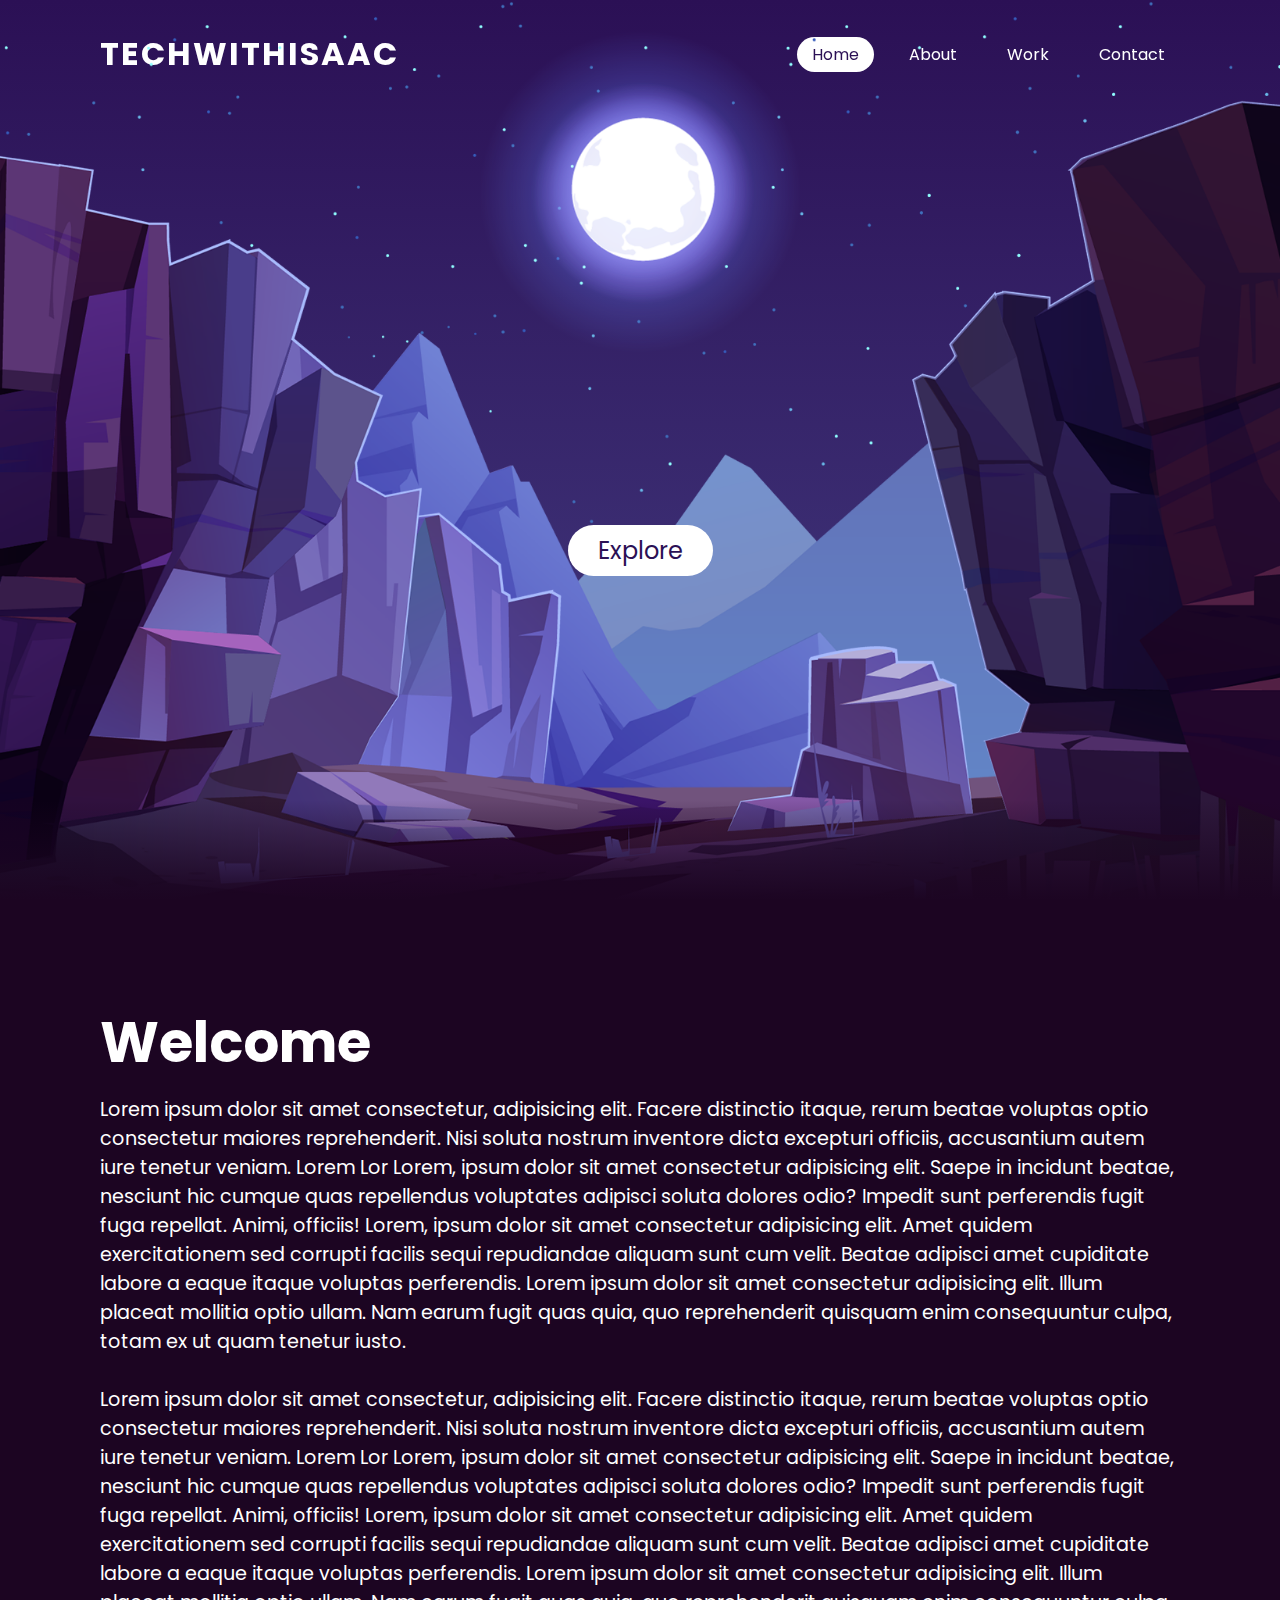
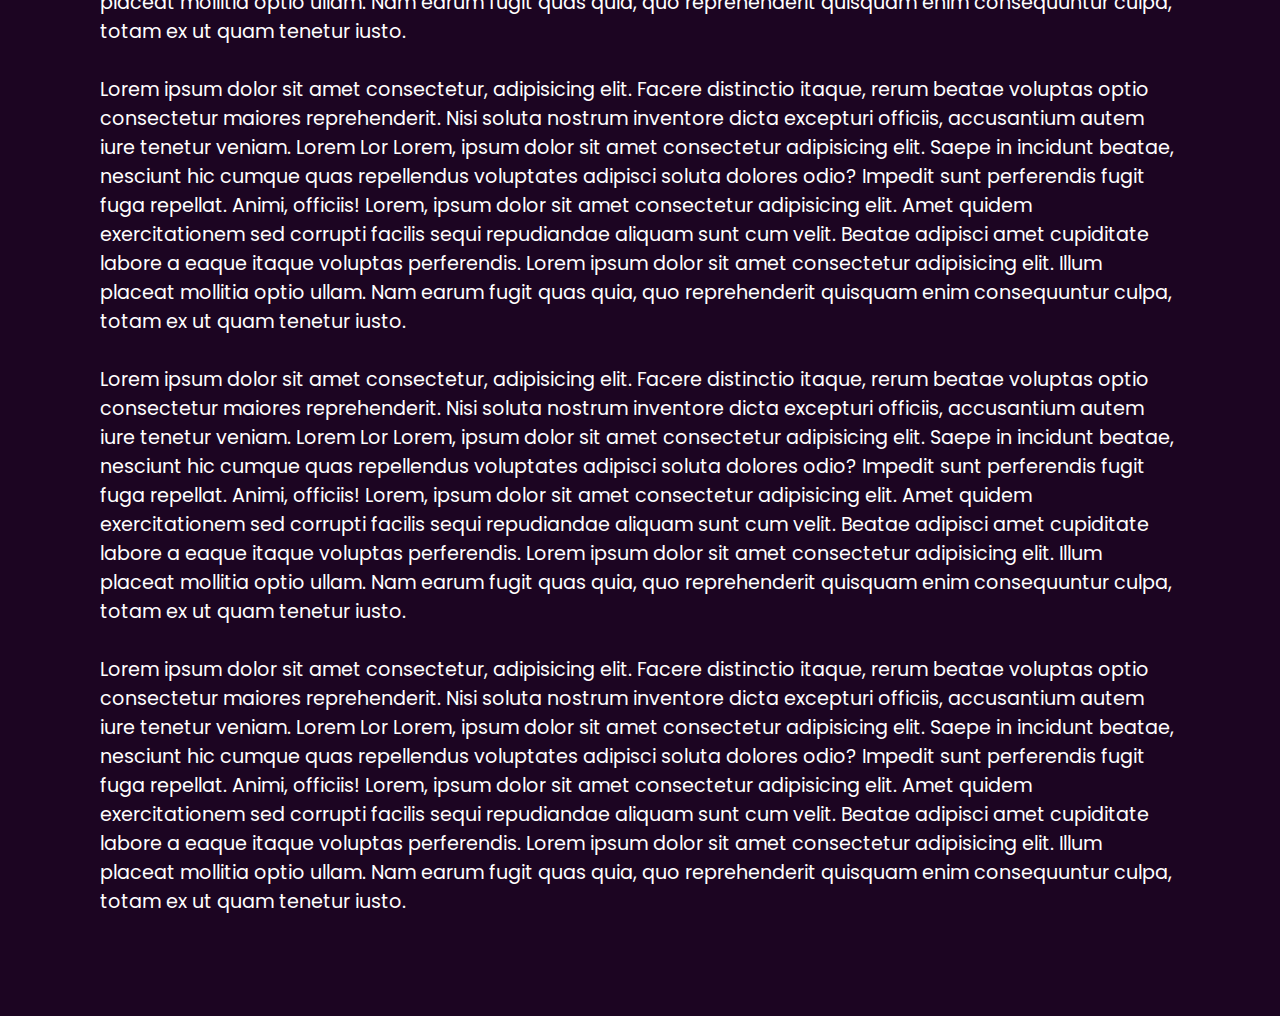
==== src/index.html @ 659cd0ed "Added homepage" ====
<!DOCTYPE html>
<html lang="en">
<head>
    <meta charset="UTF-8">
    <meta http-equiv="X-UA-Compatible" content="IE=edge">
    <meta name="viewport" content="width=device-width, initial-scale=1.0">
    <title>TechWithIsaac</title>
    <link rel="stylesheet" type="text/css" href="style.css">
</head>
<body>
    <header>
    <a href="#" class="logo">TechWithIsaac</a>
        <ul>
            <li><a href="index.html" class="active">Home</a></li>
            <li><a href="about.html">About</a></li>
            <li><a href="work.html">Work</a></li>
            <li><a href="contact.html">Contact</a></li>
        </ul>
    </header>
    <section>
        <img src="assets/stars.png" id="stars">
        <img src="assets/moon.png" id="moon">
        <img src="assets/mountains_behind.png" id="mountains_behind">
        <img src="assets/mountains_front.png" id="mountains_front">
        <h2 id="text">Welcome</h2>
        <a href="#sec" id="btn" class="child">Explore</a>
    </section>
    <div class="sec" id="sec">
        <h2>Welcome</h2>
        <p>Lorem ipsum dolor sit amet consectetur, adipisicing elit. Facere distinctio itaque, rerum beatae voluptas optio consectetur maiores reprehenderit. Nisi soluta nostrum inventore dicta excepturi officiis, accusantium autem iure tenetur veniam. Lorem Lor
        Lorem, ipsum dolor sit amet consectetur adipisicing elit. Saepe in incidunt beatae, nesciunt hic cumque quas repellendus voluptates adipisci soluta dolores odio? Impedit sunt perferendis fugit fuga repellat. Animi, officiis!
        Lorem, ipsum dolor sit amet consectetur adipisicing elit. Amet quidem exercitationem sed corrupti facilis sequi repudiandae aliquam sunt cum velit. Beatae adipisci amet cupiditate labore a eaque itaque voluptas perferendis.
        Lorem ipsum dolor sit amet consectetur adipisicing elit. Illum placeat mollitia optio ullam. Nam earum fugit quas quia, quo reprehenderit quisquam enim consequuntur culpa, totam ex ut quam tenetur iusto.
        <br><br>Lorem ipsum dolor sit amet consectetur, adipisicing elit. Facere distinctio itaque, rerum beatae voluptas optio consectetur maiores reprehenderit. Nisi soluta nostrum inventore dicta excepturi officiis, accusantium autem iure tenetur veniam. Lorem Lor
        Lorem, ipsum dolor sit amet consectetur adipisicing elit. Saepe in incidunt beatae, nesciunt hic cumque quas repellendus voluptates adipisci soluta dolores odio? Impedit sunt perferendis fugit fuga repellat. Animi, officiis!
        Lorem, ipsum dolor sit amet consectetur adipisicing elit. Amet quidem exercitationem sed corrupti facilis sequi repudiandae aliquam sunt cum velit. Beatae adipisci amet cupiditate labore a eaque itaque voluptas perferendis.
        Lorem ipsum dolor sit amet consectetur adipisicing elit. Illum placeat mollitia optio ullam. Nam earum fugit quas quia, quo reprehenderit quisquam enim consequuntur culpa, totam ex ut quam tenetur iusto.<br><br>Lorem ipsum dolor sit amet consectetur, adipisicing elit. Facere distinctio itaque, rerum beatae voluptas optio consectetur maiores reprehenderit. Nisi soluta nostrum inventore dicta excepturi officiis, accusantium autem iure tenetur veniam. Lorem Lor
        Lorem, ipsum dolor sit amet consectetur adipisicing elit. Saepe in incidunt beatae, nesciunt hic cumque quas repellendus voluptates adipisci soluta dolores odio? Impedit sunt perferendis fugit fuga repellat. Animi, officiis!
        Lorem, ipsum dolor sit amet consectetur adipisicing elit. Amet quidem exercitationem sed corrupti facilis sequi repudiandae aliquam sunt cum velit. Beatae adipisci amet cupiditate labore a eaque itaque voluptas perferendis.
        Lorem ipsum dolor sit amet consectetur adipisicing elit. Illum placeat mollitia optio ullam. Nam earum fugit quas quia, quo reprehenderit quisquam enim consequuntur culpa, totam ex ut quam tenetur iusto.<br><br>Lorem ipsum dolor sit amet consectetur, adipisicing elit. Facere distinctio itaque, rerum beatae voluptas optio consectetur maiores reprehenderit. Nisi soluta nostrum inventore dicta excepturi officiis, accusantium autem iure tenetur veniam. Lorem Lor
        Lorem, ipsum dolor sit amet consectetur adipisicing elit. Saepe in incidunt beatae, nesciunt hic cumque quas repellendus voluptates adipisci soluta dolores odio? Impedit sunt perferendis fugit fuga repellat. Animi, officiis!
        Lorem, ipsum dolor sit amet consectetur adipisicing elit. Amet quidem exercitationem sed corrupti facilis sequi repudiandae aliquam sunt cum velit. Beatae adipisci amet cupiditate labore a eaque itaque voluptas perferendis.
        Lorem ipsum dolor sit amet consectetur adipisicing elit. Illum placeat mollitia optio ullam. Nam earum fugit quas quia, quo reprehenderit quisquam enim consequuntur culpa, totam ex ut quam tenetur iusto.<br><br>Lorem ipsum dolor sit amet consectetur, adipisicing elit. Facere distinctio itaque, rerum beatae voluptas optio consectetur maiores reprehenderit. Nisi soluta nostrum inventore dicta excepturi officiis, accusantium autem iure tenetur veniam. Lorem Lor
        Lorem, ipsum dolor sit amet consectetur adipisicing elit. Saepe in incidunt beatae, nesciunt hic cumque quas repellendus voluptates adipisci soluta dolores odio? Impedit sunt perferendis fugit fuga repellat. Animi, officiis!
        Lorem, ipsum dolor sit amet consectetur adipisicing elit. Amet quidem exercitationem sed corrupti facilis sequi repudiandae aliquam sunt cum velit. Beatae adipisci amet cupiditate labore a eaque itaque voluptas perferendis.
        Lorem ipsum dolor sit amet consectetur adipisicing elit. Illum placeat mollitia optio ullam. Nam earum fugit quas quia, quo reprehenderit quisquam enim consequuntur culpa, totam ex ut quam tenetur iusto.</p>
    </div>

    <script src="main.js"></script>
</body>
</html>
---- src/style.css ----
@import url('https://fonts.googleapis.com/css?family=Poppins:300,400,500,600,700,800,900&display=swap');
*

{
    margin: 0;
    padding: 0;
    box-sizing: border-box;
    font-family: 'Poppins', sans-serif;
    scroll-behavior: smooth;
}
body
{
    min-height: 100vh;
    overflow-x: hidden;
    background: linear-gradient(#2b1055,#7597de)
}
header
{
    position: absolute;
    top: 0;
    left: 0;
    width: 100%;
    padding: 30px 100px;
    display: flex;
    justify-content: space-between;
    align-items: center;
}
header .logo
{
    color:#fff;
    font-weight: 700;
    text-decoration: none;
    font-size: 2em;
    text-transform: uppercase;
    letter-spacing: 2px;
}
header ul
{
    display: flex;
    justify-content: center;
    align-items: center;
}
header ul li
{
    list-style: none;
    margin-left: 20px;
}
header ul li a
{
    text-decoration: none;
    padding: 6px 15px;
    color: #fff;
    border-radius: 20px;
}
header ul li a:hover ,
header ul li a.active
{
    background: #fff;
    color: #2b1055;
}
section
{
    position: relative;
    width: 100%;
    height: 100vh;
    padding: 100px;
    display: flex;
    justify-content: center;
    align-items: center;
    overflow: hidden;
    pointer-events: none;
}
.child
{
    pointer-events: auto;
}
section::before
{
    content: '';
    position: absolute;
    bottom: 0;
    width: 100%;
    height: 100px;
    background: linear-gradient(to top, #1c0522, transparent);
    z-index: 1000;
}
section img
{
    position: absolute;
    top: 0;
    left: 0;
    width: 100%;
    height: 100%;
    object-fit: cover;
    pointer-events: none;
}
section img#moon
{
    mix-blend-mode: screen;
}
section img#mountains_front
{
    z-index: 10;
}
#text
{
    position: absolute;
    right: -350px;
    color: #fff;
    white-space: nowrap;
    font-size: 7.5vw;
    z-index: 9;
}
#btn
{
    text-decoration: none;
    display: inline-block;
    padding: 8px 30px;
    border-radius: 40px;
    background: #fff;
    color: #2b1055;
    font-size: 1.5em;
    z-index: 9;
    transform: translateY(100px);
}
.sec
{
    position: relative;
    padding: 100px;
    background: #1c0522 ;
}
.sec h2
{
    font-size: 3.5em;
    margin-bottom: 10px;
    color: #fff;
}
.sec p
{
    font-size: 1.2em;
    color: #fff;
}
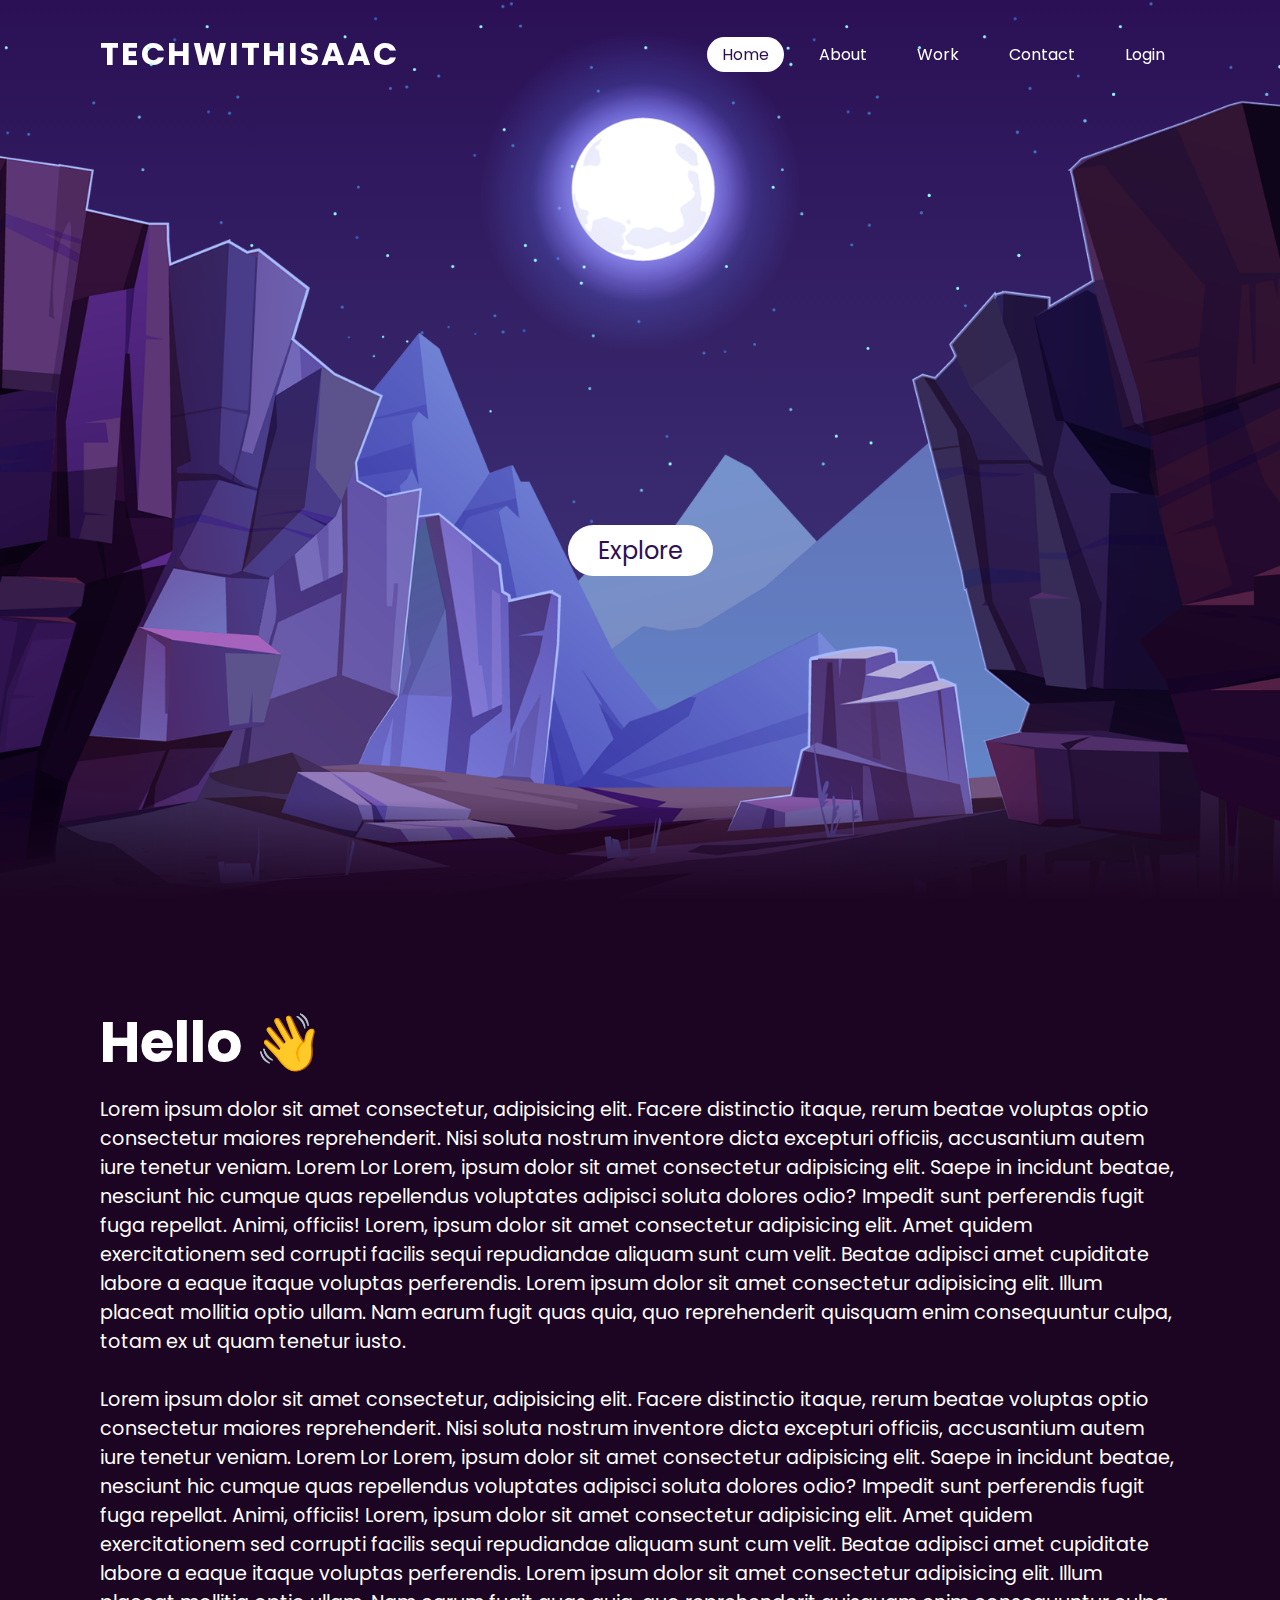
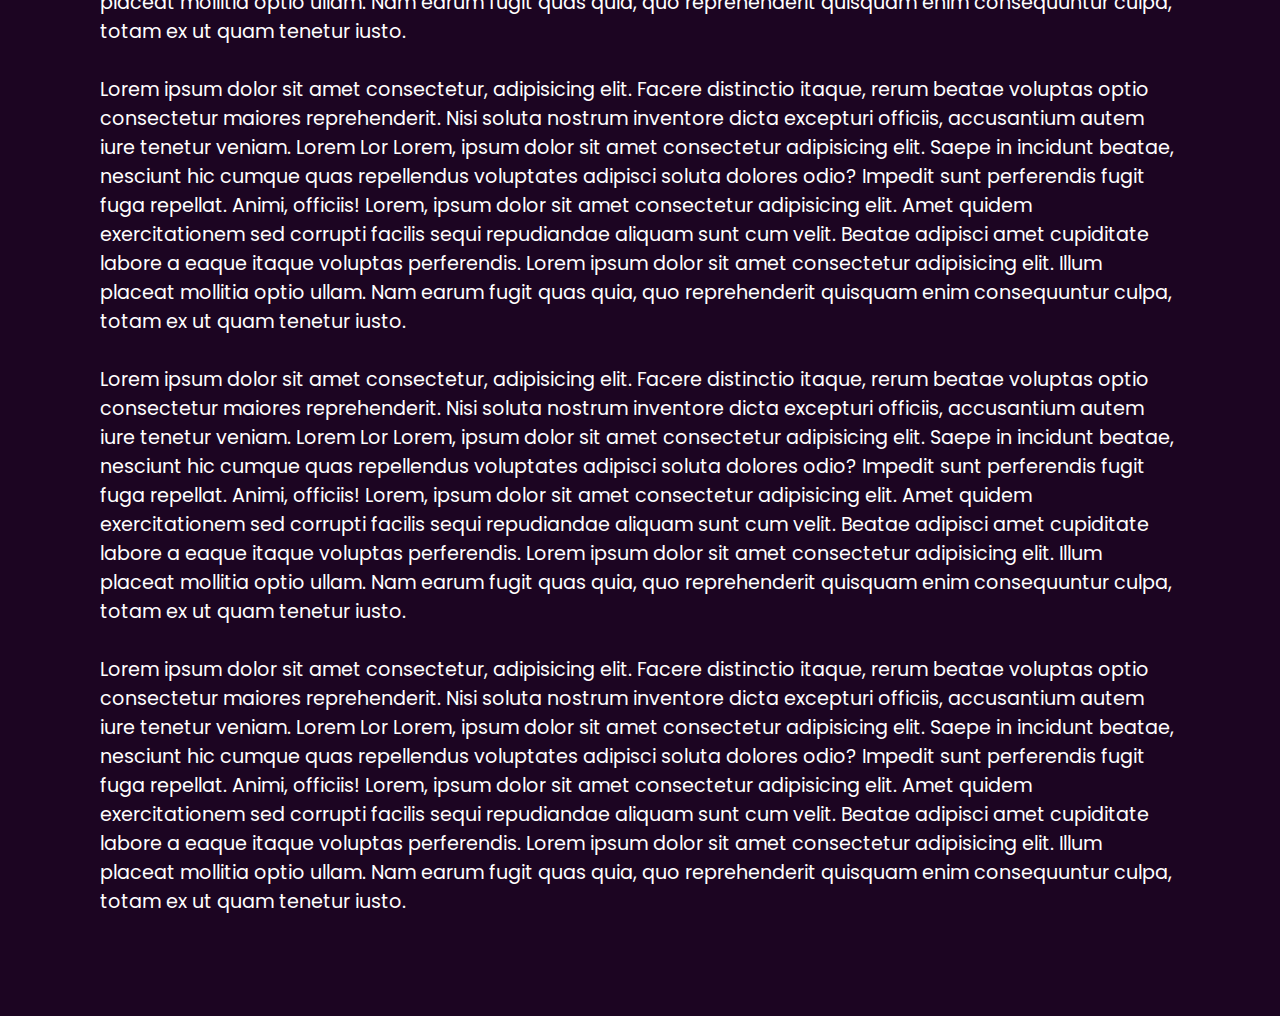
==== commit a76d760d: "Added login/signup" ====
--- a/src/index.html
+++ b/src/index.html
@@ -15,6 +15,7 @@
             <li><a href="about.html">About</a></li>
             <li><a href="work.html">Work</a></li>
             <li><a href="contact.html">Contact</a></li>
+            <li><a href="login.html">Login</a></li>
         </ul>
     </header>
     <section>
@@ -26,7 +27,7 @@
         <a href="#sec" id="btn" class="child">Explore</a>
     </section>
     <div class="sec" id="sec">
-        <h2>Welcome</h2>
+        <h2>Hello 👋</h2>
         <p>Lorem ipsum dolor sit amet consectetur, adipisicing elit. Facere distinctio itaque, rerum beatae voluptas optio consectetur maiores reprehenderit. Nisi soluta nostrum inventore dicta excepturi officiis, accusantium autem iure tenetur veniam. Lorem Lor
         Lorem, ipsum dolor sit amet consectetur adipisicing elit. Saepe in incidunt beatae, nesciunt hic cumque quas repellendus voluptates adipisci soluta dolores odio? Impedit sunt perferendis fugit fuga repellat. Animi, officiis!
         Lorem, ipsum dolor sit amet consectetur adipisicing elit. Amet quidem exercitationem sed corrupti facilis sequi repudiandae aliquam sunt cum velit. Beatae adipisci amet cupiditate labore a eaque itaque voluptas perferendis.
--- a/src/style.css
+++ b/src/style.css
@@ -139,4 +139,5 @@
 {
     font-size: 1.2em;
     color: #fff;
-}+}
+
